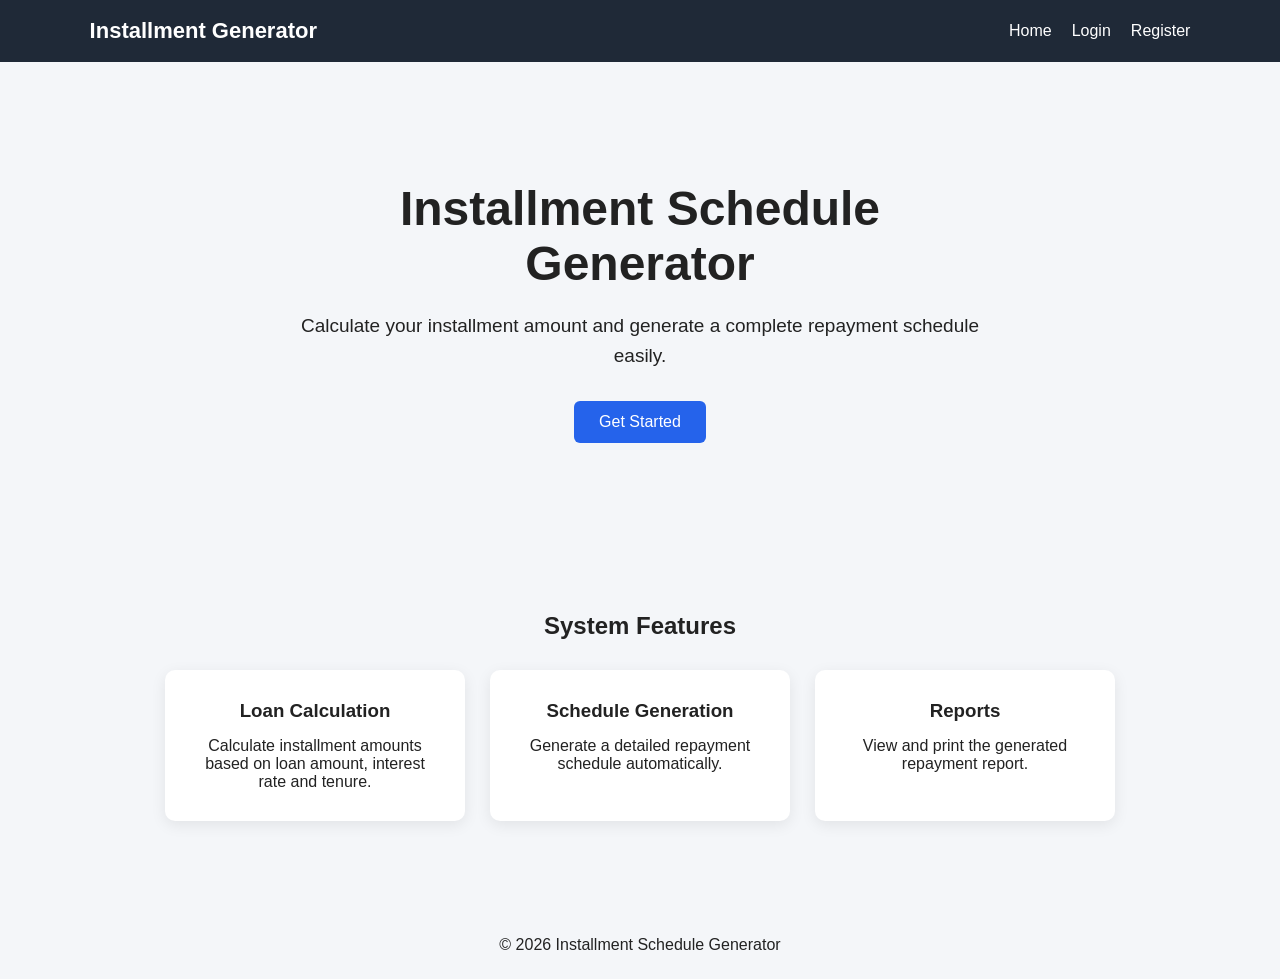
==== index.html @ a09a1921 "Initial commit" ====
<!DOCTYPE html>
<html lang="en">
<head>
    <meta charset="UTF-8">
    <meta name="viewport" content="width=device-width, initial-scale=1.0">
    <title>Installment Schedule Generator</title>
    <link rel="stylesheet" href="css/style.css">
</head>

<body>

<header class="navbar">
    <div class="logo">Installment Generator</div>

    <nav>
        <a href="index.html">Home</a>
        <a href="login.html">Login</a>
        <a href="register.html">Register</a>
    </nav>
</header>

<section class="hero">

    <div class="hero-content">

        <h1>Installment Schedule Generator</h1>

        <p>
            Calculate your installment amount and generate
            a complete repayment schedule easily.
        </p>

        <a href="login.html" class="btn">
            Get Started
        </a>

    </div>

</section>

<section class="features">

    <h2>System Features</h2>

    <div class="feature-container">

        <div class="feature-card">
            <h3>Loan Calculation</h3>
            <p>
                Calculate installment amounts based on
                loan amount, interest rate and tenure.
            </p>
        </div>

        <div class="feature-card">
            <h3>Schedule Generation</h3>
            <p>
                Generate a detailed repayment schedule
                automatically.
            </p>
        </div>

        <div class="feature-card">
            <h3>Reports</h3>
            <p>
                View and print the generated repayment report.
            </p>
        </div>

    </div>

</section>

<footer>
    <p>© 2026 Installment Schedule Generator</p>
</footer>

</body>
</html>
---- css/style.css ----
* {
    margin: 0;
    padding: 0;
    box-sizing: border-box;
}

body {
    font-family: Arial, sans-serif;
    background: #f4f6f9;
    color: #222;
}

/* NAVBAR */

.navbar {
    background: #1f2937;
    color: white;
    padding: 18px 7%;
    display: flex;
    justify-content: space-between;
    align-items: center;
}

.logo {
    font-size: 22px;
    font-weight: bold;
}

.navbar nav {
    display: flex;
    align-items: center;
    gap: 20px;
}

.navbar a {
    color: white;
    text-decoration: none;
}

.navbar a:hover {
    text-decoration: underline;
}

/* HERO */

.hero {
    min-height: 500px;
    display: flex;
    align-items: center;
    justify-content: center;
    text-align: center;
    padding: 40px;
}

.hero-content {
    max-width: 700px;
}

.hero h1 {
    font-size: 48px;
    margin-bottom: 20px;
}

.hero p {
    font-size: 19px;
    line-height: 1.6;
    margin-bottom: 30px;
}

/* BUTTON */

.btn {
    display: inline-block;
    border: none;
    background: #2563eb;
    color: white;
    padding: 12px 25px;
    border-radius: 6px;
    cursor: pointer;
    text-decoration: none;
    font-size: 16px;
}

.btn:hover {
    background: #1d4ed8;
}

/* FEATURES */

.features {
    padding: 50px 7%;
    text-align: center;
}

.features h2 {
    margin-bottom: 30px;
}

.feature-container {
    display: flex;
    justify-content: center;
    gap: 25px;
    flex-wrap: wrap;
}

.feature-card {
    background: white;
    width: 300px;
    padding: 30px;
    border-radius: 10px;
    box-shadow: 0 4px 15px rgba(0,0,0,0.08);
}

.feature-card h3 {
    margin-bottom: 15px;
}

/* AUTH */

.auth-container {
    min-height: 100vh;
    display: flex;
    justify-content: center;
    align-items: center;
}

.auth-box {
    background: white;
    width: 400px;
    padding: 35px;
    border-radius: 10px;
    box-shadow: 0 5px 20px rgba(0,0,0,0.1);
}

.auth-box h2 {
    text-align: center;
    margin-bottom: 25px;
}

.auth-box p {
    text-align: center;
    margin-top: 20px;
}

/* FORMS */

.form-container {
    display: flex;
    justify-content: center;
    padding: 50px 20px;
}

.form-box {
    background: white;
    width: 600px;
    padding: 35px;
    border-radius: 10px;
    box-shadow: 0 5px 20px rgba(0,0,0,0.08);
}

.form-box h1 {
    margin-bottom: 25px;
    text-align: center;
}

label {
    display: block;
    margin-top: 15px;
    margin-bottom: 7px;
    font-weight: bold;
}

input,
select {
    width: 100%;
    padding: 12px;
    border: 1px solid #ccc;
    border-radius: 5px;
    font-size: 15px;
}

form .btn {
    margin-top: 25px;
    width: 100%;
}

/* DASHBOARD */

.dashboard {
    padding: 50px 7%;
}

.dashboard h1 {
    margin-bottom: 10px;
}

.dashboard-cards {
    display: flex;
    gap: 25px;
    margin-top: 35px;
    flex-wrap: wrap;
}

.dashboard-card {
    background: white;
    padding: 30px;
    width: 350px;
    border-radius: 10px;
    box-shadow: 0 5px 15px rgba(0,0,0,0.08);
}

.dashboard-card h2 {
    margin-bottom: 15px;
}

.dashboard-card p {
    margin-bottom: 25px;
}

/* SCHEDULE */

.schedule-container {
    padding: 40px 5%;
}

.schedule-container h1 {
    margin-bottom: 25px;
}

.summary {
    background: white;
    padding: 20px;
    border-radius: 8px;
    margin-bottom: 25px;
}

.table-container {
    overflow-x: auto;
}

table {
    width: 100%;
    border-collapse: collapse;
    background: white;
}

th,
td {
    border: 1px solid #ddd;
    padding: 12px;
    text-align: center;
}

th {
    background: #1f2937;
    color: white;
}

tr:nth-child(even) {
    background: #f8fafc;
}

/* PRINT */

.print-btn {
    background: white;
    border: none;
    padding: 8px 15px;
    border-radius: 5px;
    cursor: pointer;
}

.report {
    max-width: 900px;
    margin: 50px auto;
    padding: 30px;
    background: white;
}

/* FOOTER */

footer {
    text-align: center;
    padding: 25px;
    margin-top: 40px;
}

/* MOBILE */

@media (max-width: 768px) {

    .navbar {
        flex-direction: column;
        gap: 15px;
    }

    .hero h1 {
        font-size: 34px;
    }

    .form-box {
        width: 100%;
    }

    .dashboard-card {
        width: 100%;
    }

    .navbar nav {
        flex-wrap: wrap;
        justify-content: center;
    }
}

@media print {

    .navbar,
    .print-btn,
    .btn {
        display: none;
    }

    body {
        background: white;
    }

    .schedule-container {
        padding: 0;
    }
}
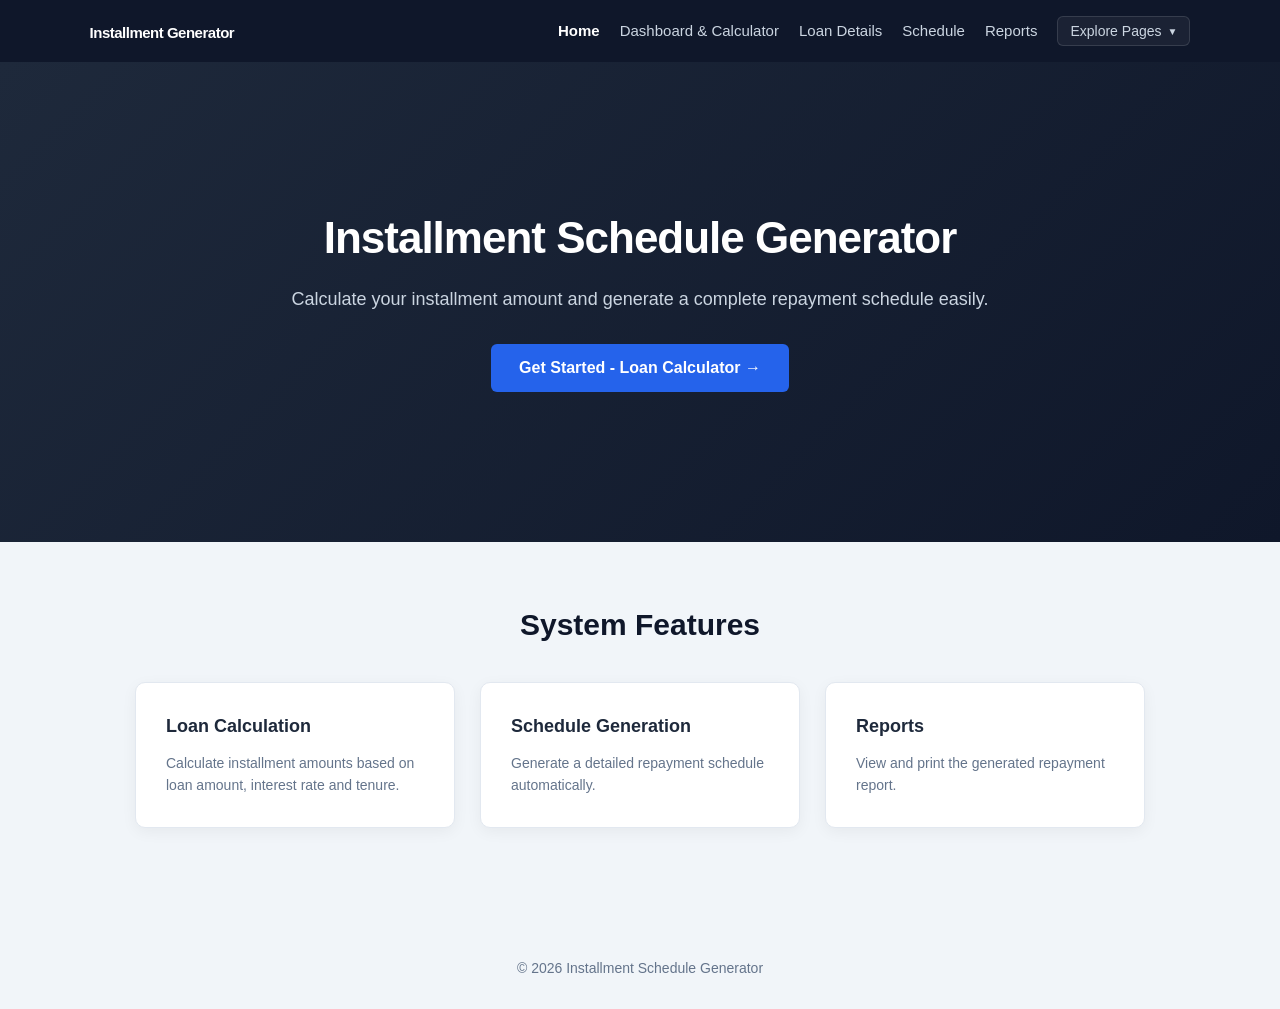
==== commit 0b47636d: "feat: embed loan calculator into dashboard, remove login barrier, and streamline navigation" ====
--- a/index.html
+++ b/index.html
@@ -10,12 +10,45 @@
 <body>
 
 <header class="navbar">
-    <div class="logo">Installment Generator</div>
+    <div class="logo">
+        <a href="index.html" style="color: white; text-decoration: none;">Installment Generator</a>
+    </div>
 
     <nav>
-        <a href="index.html">Home</a>
-        <a href="login.html">Login</a>
-        <a href="register.html">Register</a>
+        <a href="index.html" style="font-weight: bold; color: white;">Home</a>
+        <a href="dashboard.html">Dashboard & Calculator</a>
+        <a href="loan.html">Loan Details</a>
+        <a href="schedule.html">Schedule</a>
+        <a href="report.html">Reports</a>
+
+        <div class="nav-dropdown">
+            <button type="button" class="nav-dropdown-toggle">
+                <span>Explore Pages</span>
+                <span style="font-size: 10px;">▼</span>
+            </button>
+            <div class="nav-dropdown-menu">
+                <a href="index.html" class="nav-dropdown-item">
+                    <span class="item-icon">🏠</span>
+                    <span>Home Overview</span>
+                </a>
+                <a href="dashboard.html" class="nav-dropdown-item">
+                    <span class="item-icon">📊</span>
+                    <span>Dashboard & Calculator</span>
+                </a>
+                <a href="loan.html" class="nav-dropdown-item">
+                    <span class="item-icon">🧮</span>
+                    <span>Loan Calculator</span>
+                </a>
+                <a href="schedule.html" class="nav-dropdown-item">
+                    <span class="item-icon">📅</span>
+                    <span>Repayment Schedule</span>
+                </a>
+                <a href="report.html" class="nav-dropdown-item">
+                    <span class="item-icon">📑</span>
+                    <span>Statement Reports</span>
+                </a>
+            </div>
+        </div>
     </nav>
 </header>
 
@@ -30,8 +63,8 @@
             a complete repayment schedule easily.
         </p>
 
-        <a href="login.html" class="btn">
-            Get Started
+        <a href="dashboard.html" class="btn" style="background: #2563eb; font-weight: bold; padding: 12px 28px; font-size: 16px;">
+            Get Started - Loan Calculator →
         </a>
 
     </div>
--- a/css/style.css
+++ b/css/style.css
@@ -5,25 +5,28 @@
 }
 
 body {
-    font-family: Arial, sans-serif;
-    background: #f4f6f9;
-    color: #222;
+    font-family: -apple-system, BlinkMacSystemFont, "Segoe UI", Roboto, "Helvetica Neue", Arial, sans-serif;
+    background: #f1f5f9;
+    color: #1e293b;
+    line-height: 1.5;
 }
 
 /* NAVBAR */
 
 .navbar {
-    background: #1f2937;
+    background: #0f172a;
     color: white;
-    padding: 18px 7%;
+    padding: 16px 7%;
     display: flex;
     justify-content: space-between;
     align-items: center;
+    box-shadow: 0 2px 10px rgba(0, 0, 0, 0.15);
 }
 
 .logo {
-    font-size: 22px;
-    font-weight: bold;
+    font-size: 20px;
+    font-weight: 700;
+    letter-spacing: -0.5px;
 }
 
 .navbar nav {
@@ -33,67 +36,84 @@
 }
 
 .navbar a {
-    color: white;
+    color: #cbd5e1;
     text-decoration: none;
+    font-size: 15px;
+    transition: color 0.2s ease;
 }
 
 .navbar a:hover {
-    text-decoration: underline;
+    color: #ffffff;
 }
 
 /* HERO */
 
 .hero {
-    min-height: 500px;
+    min-height: 480px;
     display: flex;
     align-items: center;
     justify-content: center;
     text-align: center;
-    padding: 40px;
+    padding: 40px 20px;
+    background: linear-gradient(135deg, #1e293b 0%, #0f172a 100%);
+    color: white;
 }
 
 .hero-content {
-    max-width: 700px;
+    max-width: 720px;
 }
 
 .hero h1 {
-    font-size: 48px;
+    font-size: 44px;
+    font-weight: 800;
     margin-bottom: 20px;
+    letter-spacing: -1px;
+    line-height: 1.2;
 }
 
 .hero p {
-    font-size: 19px;
+    font-size: 18px;
     line-height: 1.6;
     margin-bottom: 30px;
-}
-
-/* BUTTON */
+    color: #cbd5e1;
+}
+
+/* BUTTONS */
 
 .btn {
     display: inline-block;
     border: none;
     background: #2563eb;
     color: white;
-    padding: 12px 25px;
+    padding: 11px 24px;
     border-radius: 6px;
     cursor: pointer;
     text-decoration: none;
-    font-size: 16px;
+    font-size: 15px;
+    font-weight: 500;
+    transition: background-color 0.2s ease, transform 0.1s ease;
 }
 
 .btn:hover {
     background: #1d4ed8;
+    transform: translateY(-1px);
+}
+
+.btn:active {
+    transform: translateY(0);
 }
 
 /* FEATURES */
 
 .features {
-    padding: 50px 7%;
+    padding: 60px 7%;
     text-align: center;
 }
 
 .features h2 {
-    margin-bottom: 30px;
+    font-size: 30px;
+    margin-bottom: 35px;
+    color: #0f172a;
 }
 
 .feature-container {
@@ -105,41 +125,61 @@
 
 .feature-card {
     background: white;
-    width: 300px;
+    width: 320px;
     padding: 30px;
     border-radius: 10px;
-    box-shadow: 0 4px 15px rgba(0,0,0,0.08);
+    box-shadow: 0 4px 15px rgba(0,0,0,0.05);
+    border: 1px solid #e2e8f0;
+    text-align: left;
+    transition: transform 0.2s ease;
+}
+
+.feature-card:hover {
+    transform: translateY(-3px);
 }
 
 .feature-card h3 {
-    margin-bottom: 15px;
+    margin-bottom: 12px;
+    color: #1e293b;
+    font-size: 18px;
+}
+
+.feature-card p {
+    color: #64748b;
+    font-size: 14px;
+    line-height: 1.6;
 }
 
 /* AUTH */
 
 .auth-container {
-    min-height: 100vh;
+    min-height: calc(100vh - 120px);
     display: flex;
     justify-content: center;
     align-items: center;
+    padding: 30px 20px;
 }
 
 .auth-box {
     background: white;
-    width: 400px;
+    width: 440px;
     padding: 35px;
-    border-radius: 10px;
-    box-shadow: 0 5px 20px rgba(0,0,0,0.1);
+    border-radius: 12px;
+    box-shadow: 0 10px 25px rgba(0, 0, 0, 0.08);
+    border: 1px solid #e2e8f0;
 }
 
 .auth-box h2 {
     text-align: center;
-    margin-bottom: 25px;
+    margin-bottom: 8px;
+    color: #0f172a;
+    font-size: 24px;
 }
 
 .auth-box p {
     text-align: center;
-    margin-top: 20px;
+    margin-top: 15px;
+    color: #64748b;
 }
 
 /* FORMS */
@@ -147,36 +187,51 @@
 .form-container {
     display: flex;
     justify-content: center;
-    padding: 50px 20px;
+    padding: 40px 20px;
 }
 
 .form-box {
     background: white;
-    width: 600px;
+    width: 620px;
     padding: 35px;
-    border-radius: 10px;
-    box-shadow: 0 5px 20px rgba(0,0,0,0.08);
+    border-radius: 12px;
+    box-shadow: 0 10px 25px rgba(0,0,0,0.06);
+    border: 1px solid #e2e8f0;
 }
 
 .form-box h1 {
-    margin-bottom: 25px;
+    margin-bottom: 20px;
     text-align: center;
+    color: #0f172a;
+    font-size: 26px;
 }
 
 label {
     display: block;
-    margin-top: 15px;
-    margin-bottom: 7px;
-    font-weight: bold;
+    margin-top: 16px;
+    margin-bottom: 6px;
+    font-weight: 600;
+    font-size: 14px;
+    color: #334155;
 }
 
 input,
 select {
     width: 100%;
-    padding: 12px;
-    border: 1px solid #ccc;
-    border-radius: 5px;
+    padding: 11px 14px;
+    border: 1px solid #cbd5e1;
+    border-radius: 6px;
     font-size: 15px;
+    background-color: #f8fafc;
+    transition: border-color 0.2s ease, background-color 0.2s ease;
+}
+
+input:focus,
+select:focus {
+    outline: none;
+    border-color: #2563eb;
+    background-color: #ffffff;
+    box-shadow: 0 0 0 3px rgba(37, 99, 235, 0.1);
 }
 
 form .btn {
@@ -187,55 +242,102 @@
 /* DASHBOARD */
 
 .dashboard {
-    padding: 50px 7%;
+    padding: 40px 7%;
+    max-width: 1300px;
+    margin: 0 auto;
 }
 
 .dashboard h1 {
-    margin-bottom: 10px;
+    margin-bottom: 6px;
+    font-size: 28px;
+    color: #0f172a;
+}
+
+.stat-grid {
+    display: grid;
+    grid-template-columns: repeat(auto-fit, minmax(220px, 1fr));
+    gap: 20px;
+}
+
+.stat-card {
+    background: white;
+    padding: 22px;
+    border-radius: 10px;
+    border: 1px solid #e2e8f0;
+    box-shadow: 0 2px 8px rgba(0,0,0,0.04);
+}
+
+.stat-label {
+    font-size: 13px;
+    color: #64748b;
+    font-weight: 600;
+    text-transform: uppercase;
+    letter-spacing: 0.5px;
+}
+
+.stat-value {
+    font-size: 24px;
+    font-weight: 700;
+    color: #0f172a;
+    margin-top: 6px;
 }
 
 .dashboard-cards {
     display: flex;
-    gap: 25px;
-    margin-top: 35px;
+    gap: 20px;
     flex-wrap: wrap;
 }
 
 .dashboard-card {
     background: white;
-    padding: 30px;
-    width: 350px;
+    padding: 25px;
+    flex: 1;
+    min-width: 280px;
     border-radius: 10px;
-    box-shadow: 0 5px 15px rgba(0,0,0,0.08);
+    box-shadow: 0 2px 8px rgba(0,0,0,0.04);
+    border: 1px solid #e2e8f0;
 }
 
 .dashboard-card h2 {
-    margin-bottom: 15px;
+    margin-bottom: 10px;
+    font-size: 18px;
+    color: #0f172a;
 }
 
 .dashboard-card p {
-    margin-bottom: 25px;
+    margin-bottom: 20px;
+    color: #64748b;
+    font-size: 14px;
+    line-height: 1.5;
 }
 
 /* SCHEDULE */
 
 .schedule-container {
-    padding: 40px 5%;
+    padding: 35px 7%;
+    max-width: 1300px;
+    margin: 0 auto;
 }
 
 .schedule-container h1 {
-    margin-bottom: 25px;
+    margin-bottom: 20px;
+    font-size: 28px;
+    color: #0f172a;
 }
 
 .summary {
     background: white;
-    padding: 20px;
-    border-radius: 8px;
+    padding: 24px;
+    border-radius: 10px;
     margin-bottom: 25px;
+    box-shadow: 0 2px 8px rgba(0,0,0,0.04);
+    border: 1px solid #e2e8f0;
 }
 
 .table-container {
     overflow-x: auto;
+    border-radius: 8px;
+    border: 1px solid #e2e8f0;
 }
 
 table {
@@ -246,60 +348,136 @@
 
 th,
 td {
-    border: 1px solid #ddd;
-    padding: 12px;
+    padding: 12px 14px;
     text-align: center;
+    font-size: 14px;
+    border-bottom: 1px solid #e2e8f0;
 }
 
 th {
-    background: #1f2937;
+    background: #0f172a;
     color: white;
+    font-weight: 600;
+    letter-spacing: 0.3px;
+    white-space: nowrap;
 }
 
 tr:nth-child(even) {
     background: #f8fafc;
 }
 
-/* PRINT */
+tr:hover {
+    background: #f1f5f9;
+}
+
+/* ACTION BUTTONS & BADGES */
+
+.action-btn {
+    display: inline-block;
+    padding: 4px 10px;
+    font-size: 12px;
+    font-weight: 600;
+    border-radius: 4px;
+    text-decoration: none;
+    border: none;
+    cursor: pointer;
+    transition: opacity 0.2s;
+}
+
+.action-btn:hover {
+    opacity: 0.85;
+}
+
+.view-btn {
+    background: #2563eb;
+    color: white;
+}
+
+.report-btn {
+    background: #4f46e5;
+    color: white;
+}
+
+.csv-btn {
+    background: #059669;
+    color: white;
+}
+
+.delete-btn {
+    background: #ef4444;
+    color: white;
+}
+
+.badge {
+    display: inline-block;
+    padding: 3px 8px;
+    font-size: 11px;
+    font-weight: 700;
+    border-radius: 12px;
+    text-transform: uppercase;
+}
+
+.badge-admin {
+    background: #fef3c7;
+    color: #b45309;
+}
+
+.badge-user {
+    background: #e0f2fe;
+    color: #0369a1;
+}
+
+/* PRINT BUTTON & REPORT */
 
 .print-btn {
-    background: white;
-    border: none;
-    padding: 8px 15px;
+    background: #ffffff;
+    color: #0f172a;
+    border: 1px solid #cbd5e1;
+    padding: 8px 16px;
     border-radius: 5px;
     cursor: pointer;
+    font-size: 14px;
+    font-weight: 600;
+    transition: background-color 0.2s;
+}
+
+.print-btn:hover {
+    background: #f1f5f9;
 }
 
 .report {
-    max-width: 900px;
-    margin: 50px auto;
-    padding: 30px;
+    max-width: 950px;
+    margin: 40px auto;
+    padding: 40px;
     background: white;
+    border: 1px solid #e2e8f0;
 }
 
 /* FOOTER */
 
 footer {
     text-align: center;
-    padding: 25px;
+    padding: 30px;
+    color: #64748b;
+    font-size: 14px;
     margin-top: 40px;
 }
 
 /* MOBILE */
 
 @media (max-width: 768px) {
-
     .navbar {
         flex-direction: column;
         gap: 15px;
     }
 
     .hero h1 {
-        font-size: 34px;
+        font-size: 32px;
     }
 
     .form-box {
         width: 100%;
+        padding: 20px;
     }
 
     .dashboard-card {
@@ -312,19 +490,354 @@
     }
 }
 
-@media print {
-
-    .navbar,
-    .print-btn,
-    .btn {
-        display: none;
-    }
-
-    body {
-        background: white;
-    }
-
-    .schedule-container {
-        padding: 0;
-    }
+/* ========================================== */
+/* TOP DROPDOWN NOTIFICATION MESSAGE BANNER  */
+/* ========================================== */
+
+.dropdown-msg-container {
+    position: fixed;
+    top: 0;
+    left: 50%;
+    transform: translateX(-50%) translateY(-150%);
+    z-index: 99999;
+    width: 92%;
+    max-width: 500px;
+    transition: transform 0.45s cubic-bezier(0.16, 1, 0.3, 1), opacity 0.35s ease;
+    opacity: 0;
+    pointer-events: none;
+}
+
+.dropdown-msg-container.active {
+    transform: translateX(-50%) translateY(20px);
+    opacity: 1;
+    pointer-events: auto;
+}
+
+.dropdown-msg-box {
+    background: #0f172a;
+    border-radius: 14px;
+    box-shadow: 0 20px 45px rgba(0, 0, 0, 0.45), 0 0 25px rgba(16, 185, 129, 0.2);
+    color: #f8fafc;
+    padding: 16px 20px;
+    display: flex;
+    flex-direction: column;
+    gap: 12px;
+    position: relative;
+    overflow: hidden;
+    border: 1px solid #10b981;
+}
+
+.dropdown-msg-box.success {
+    border-color: #10b981;
+    box-shadow: 0 20px 45px rgba(0, 0, 0, 0.45), 0 0 25px rgba(16, 185, 129, 0.25);
+}
+
+.dropdown-msg-box.error {
+    border-color: #ef4444;
+    box-shadow: 0 20px 45px rgba(0, 0, 0, 0.45), 0 0 25px rgba(239, 68, 68, 0.25);
+}
+
+.dropdown-msg-header {
+    display: flex;
+    align-items: center;
+    gap: 14px;
+}
+
+.dropdown-msg-icon {
+    width: 40px;
+    height: 40px;
+    border-radius: 50%;
+    display: flex;
+    align-items: center;
+    justify-content: center;
+    font-size: 20px;
+    font-weight: 800;
+    flex-shrink: 0;
+}
+
+.dropdown-msg-box.success .dropdown-msg-icon {
+    background: rgba(16, 185, 129, 0.18);
+    color: #34d399;
+    border: 1.5px solid #10b981;
+    animation: pulseIcon 1.5s infinite alternate;
+}
+
+.dropdown-msg-box.error .dropdown-msg-icon {
+    background: rgba(239, 68, 68, 0.18);
+    color: #f87171;
+    border: 1.5px solid #ef4444;
+}
+
+@keyframes pulseIcon {
+    from {
+        transform: scale(0.96);
+        box-shadow: 0 0 0 rgba(16, 185, 129, 0);
+    }
+    to {
+        transform: scale(1.05);
+        box-shadow: 0 0 12px rgba(16, 185, 129, 0.5);
+    }
+}
+
+.dropdown-msg-content {
+    flex: 1;
+}
+
+.dropdown-msg-content h4 {
+    font-size: 16px;
+    font-weight: 700;
+    margin: 0;
+    color: #ffffff;
+    letter-spacing: -0.2px;
+}
+
+.dropdown-msg-content p {
+    font-size: 13.5px;
+    color: #94a3b8;
+    margin: 3px 0 0 0;
+    line-height: 1.4;
+}
+
+.dropdown-msg-content strong {
+    color: #38bdf8;
+}
+
+.dropdown-msg-actions {
+    display: flex;
+    gap: 8px;
+    padding-top: 10px;
+    border-top: 1px solid rgba(255, 255, 255, 0.08);
+}
+
+.dropdown-msg-btn {
+    padding: 7px 14px;
+    border-radius: 6px;
+    font-size: 12.5px;
+    font-weight: 600;
+    text-decoration: none;
+    display: inline-flex;
+    align-items: center;
+    gap: 6px;
+    cursor: pointer;
+    border: none;
+    transition: all 0.2s ease;
+}
+
+.dropdown-msg-btn.primary {
+    background: #10b981;
+    color: #ffffff;
+}
+
+.dropdown-msg-btn.primary:hover {
+    background: #059669;
+    transform: translateY(-1px);
+}
+
+.dropdown-msg-btn.secondary {
+    background: #1e293b;
+    color: #cbd5e1;
+    border: 1px solid #334155;
+}
+
+.dropdown-msg-btn.secondary:hover {
+    background: #334155;
+    color: #ffffff;
+}
+
+.dropdown-progress-bar {
+    position: absolute;
+    bottom: 0;
+    left: 0;
+    height: 3px;
+    background: #10b981;
+    width: 100%;
+    transform-origin: left;
+}
+
+.dropdown-msg-box.error .dropdown-progress-bar {
+    background: #ef4444;
+}
+
+@keyframes progressShrink {
+    from {
+        width: 100%;
+    }
+    to {
+        width: 0%;
+    }
+}
+
+/* ========================================== */
+/* NAVBAR DROPDOWN & PAGE CONNECTIONS        */
+/* ========================================== */
+
+.nav-dropdown {
+    position: relative;
+    display: inline-block;
+}
+
+.nav-dropdown-toggle {
+    color: #cbd5e1;
+    background: rgba(255, 255, 255, 0.05);
+    border: 1px solid rgba(255, 255, 255, 0.12);
+    font-size: 14px;
+    font-family: inherit;
+    cursor: pointer;
+    padding: 6px 12px;
+    border-radius: 6px;
+    display: inline-flex;
+    align-items: center;
+    gap: 6px;
+    transition: all 0.2s ease;
+}
+
+.nav-dropdown-toggle:hover,
+.nav-dropdown:hover .nav-dropdown-toggle {
+    color: #ffffff;
+    background: rgba(255, 255, 255, 0.15);
+    border-color: #38bdf8;
+}
+
+.nav-dropdown-menu {
+    display: none;
+    position: absolute;
+    top: 100%;
+    right: 0;
+    margin-top: 6px;
+    min-width: 230px;
+    background: #0f172a;
+    border: 1px solid #334155;
+    border-radius: 10px;
+    padding: 8px 0;
+    box-shadow: 0 15px 35px rgba(0, 0, 0, 0.4);
+    z-index: 1000;
+}
+
+.nav-dropdown:hover .nav-dropdown-menu {
+    display: block;
+    animation: fadeInDown 0.2s ease forwards;
+}
+
+@keyframes fadeInDown {
+    from {
+        opacity: 0;
+        transform: translateY(-8px);
+    }
+    to {
+        opacity: 1;
+        transform: translateY(0);
+    }
+}
+
+.nav-dropdown-item {
+    display: flex;
+    align-items: center;
+    gap: 12px;
+    padding: 10px 18px;
+    color: #cbd5e1;
+    text-decoration: none;
+    font-size: 13.5px;
+    transition: background 0.15s ease, color 0.15s ease;
+}
+
+.nav-dropdown-item:hover {
+    background: #1e293b;
+    color: #38bdf8 !important;
+}
+
+.nav-dropdown-item .item-icon {
+    font-size: 16px;
+    width: 20px;
+    text-align: center;
+}
+
+.nav-dropdown-divider {
+    height: 1px;
+    background: #1e293b;
+    margin: 6px 0;
+}
+
+/* ========================================== */
+/* CONNECTED PAGES QUICK LAUNCH PANEL        */
+/* ========================================== */
+
+.pages-connect-panel {
+    max-width: 760px;
+    margin: 25px auto 40px auto;
+    padding: 24px;
+    background: #ffffff;
+    border: 1px solid #e2e8f0;
+    border-radius: 12px;
+    box-shadow: 0 4px 15px rgba(0, 0, 0, 0.04);
+}
+
+.pages-connect-header {
+    display: flex;
+    justify-content: space-between;
+    align-items: center;
+    margin-bottom: 16px;
+    padding-bottom: 12px;
+    border-bottom: 1px solid #f1f5f9;
+}
+
+.pages-connect-header h3 {
+    font-size: 16px;
+    font-weight: 700;
+    color: #0f172a;
+    display: flex;
+    align-items: center;
+    gap: 8px;
+}
+
+.pages-connect-grid {
+    display: grid;
+    grid-template-columns: repeat(auto-fit, minmax(210px, 1fr));
+    gap: 12px;
+}
+
+.page-link-card {
+    display: flex;
+    align-items: flex-start;
+    gap: 12px;
+    padding: 12px 14px;
+    background: #f8fafc;
+    border: 1px solid #e2e8f0;
+    border-radius: 8px;
+    text-decoration: none;
+    color: inherit;
+    transition: all 0.2s ease;
+}
+
+.page-link-card:hover {
+    background: #eff6ff;
+    border-color: #bfdbfe;
+    transform: translateY(-2px);
+    box-shadow: 0 4px 12px rgba(37, 99, 235, 0.08);
+}
+
+.page-link-icon {
+    font-size: 20px;
+    background: #ffffff;
+    border: 1px solid #e2e8f0;
+    border-radius: 6px;
+    width: 36px;
+    height: 36px;
+    display: flex;
+    align-items: center;
+    justify-content: center;
+    flex-shrink: 0;
+}
+
+.page-link-info h4 {
+    font-size: 14px;
+    font-weight: 600;
+    color: #1e293b;
+    margin: 0;
+}
+
+.page-link-info p {
+    font-size: 12px;
+    color: #64748b;
+    margin: 2px 0 0 0;
+    line-height: 1.3;
 }
